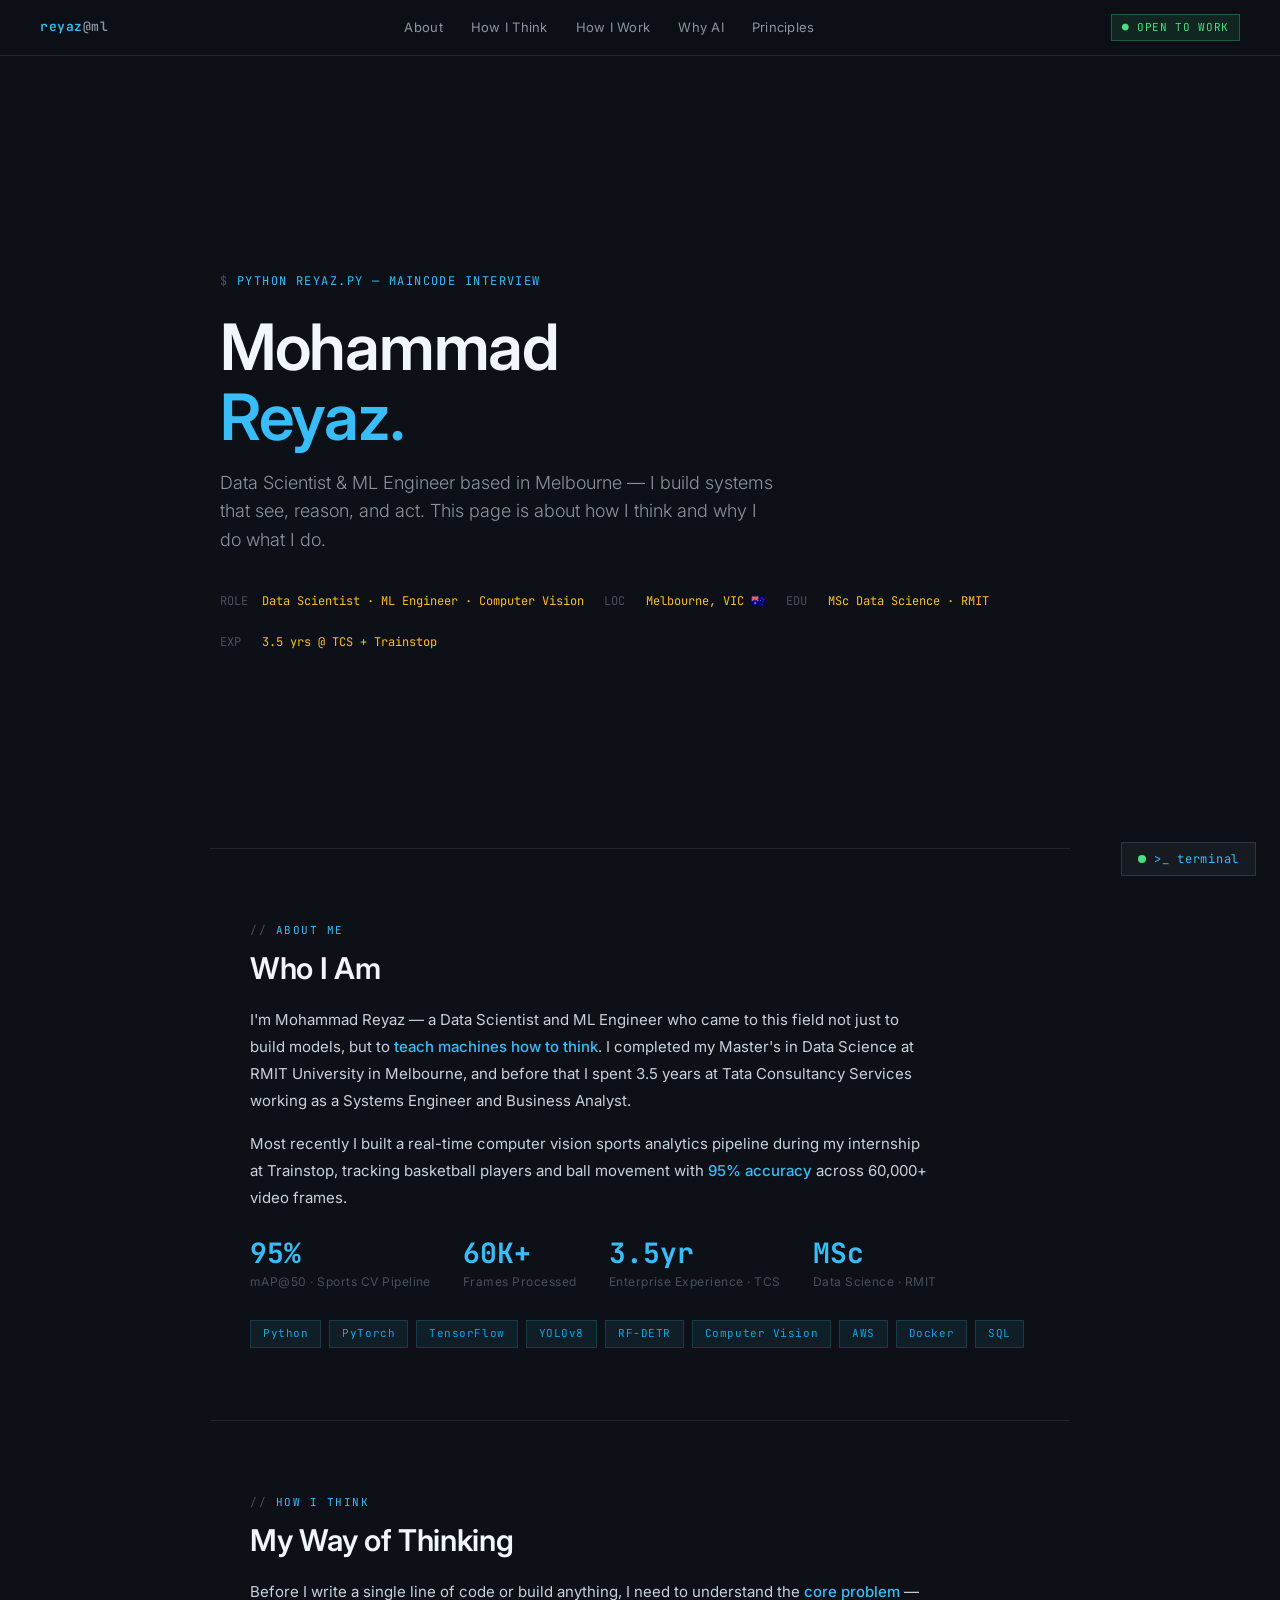
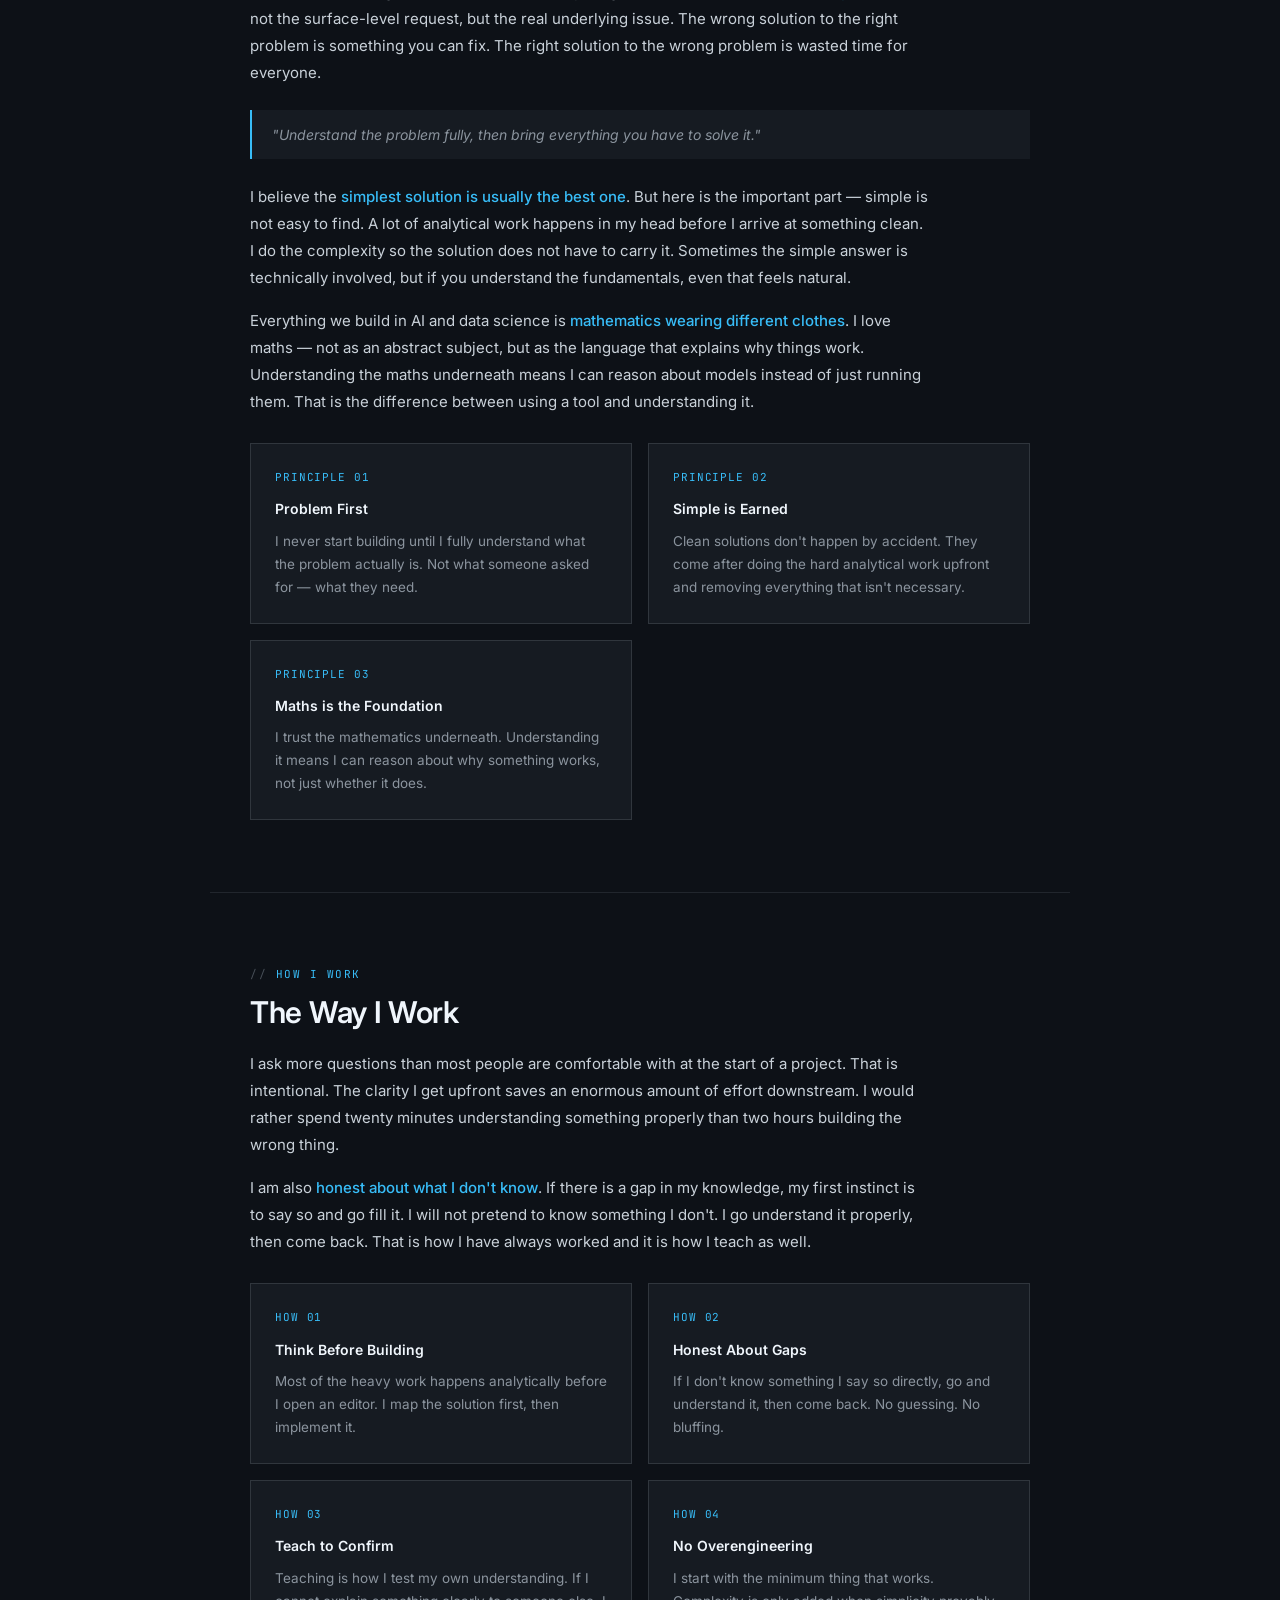
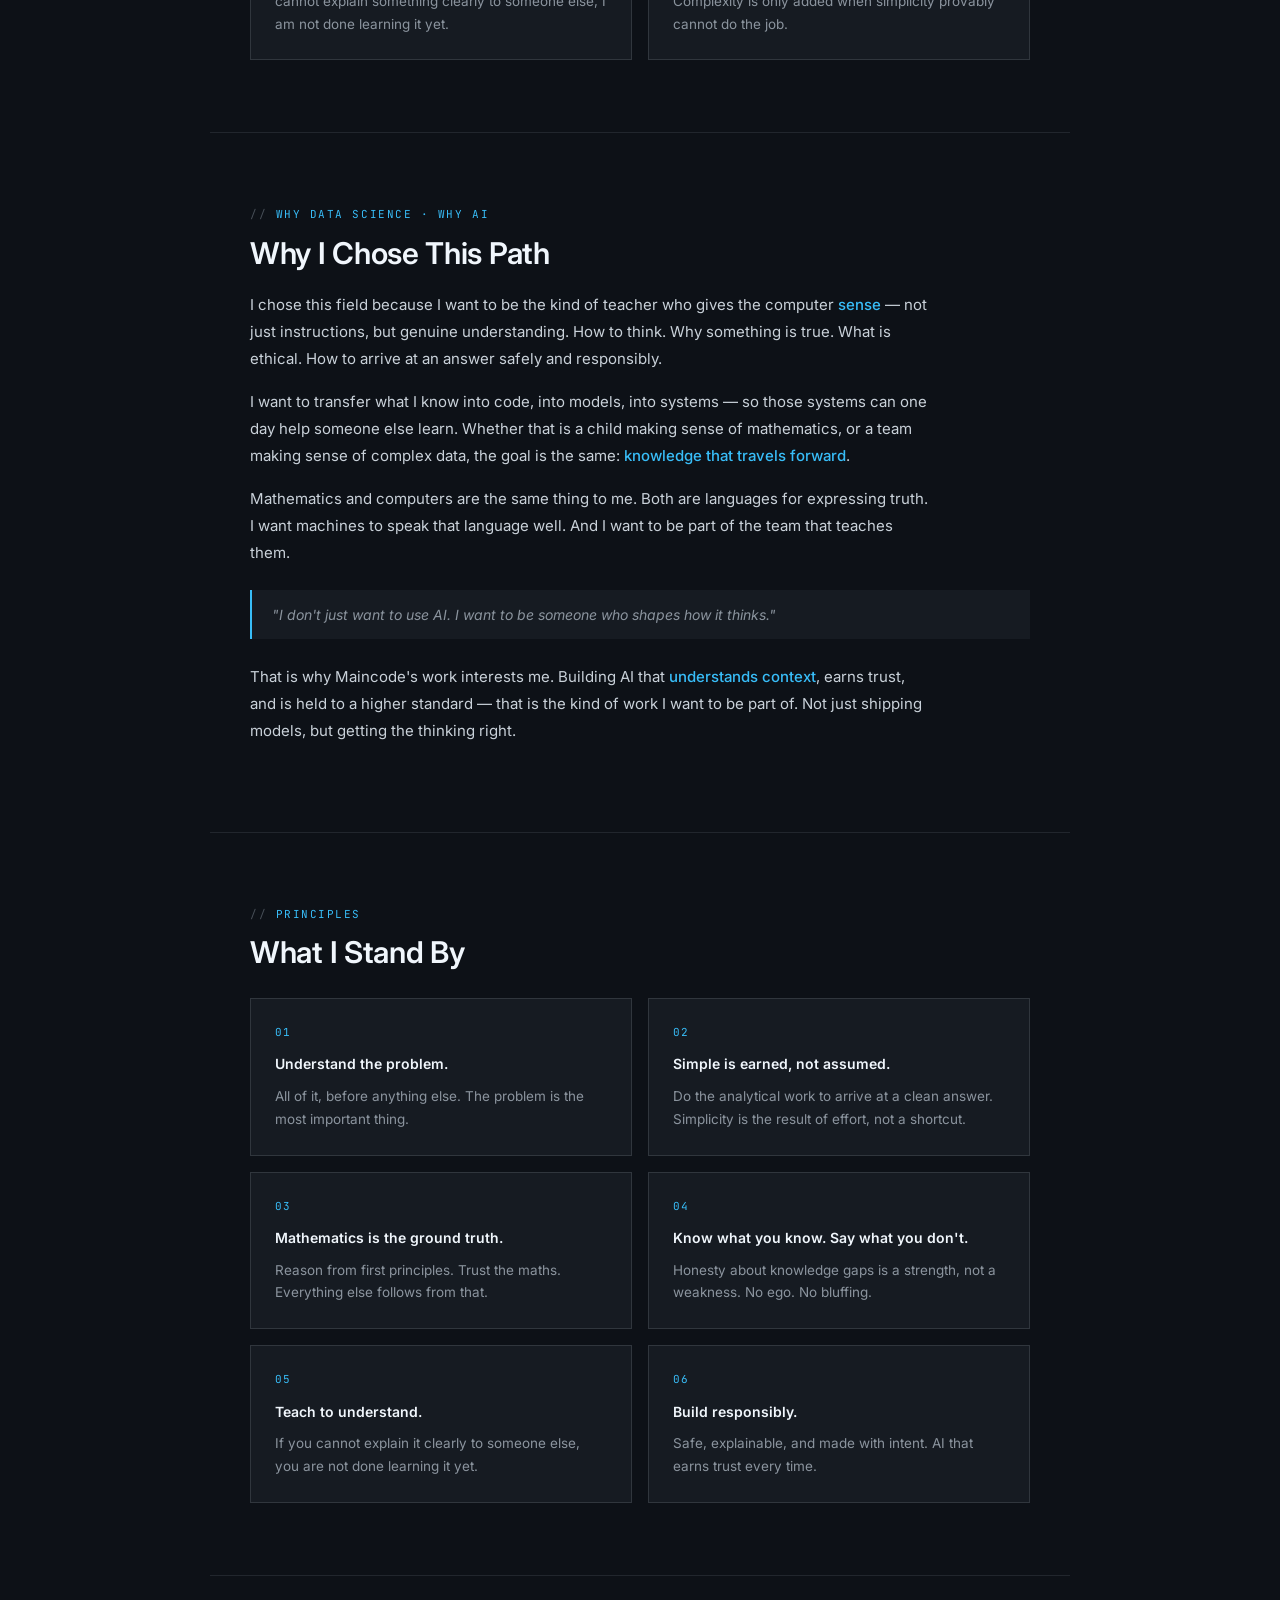
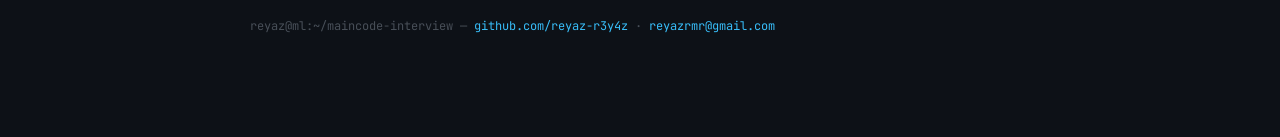
==== understand reyaz_maincode.html @ 709c3d87 "Add files via upload" ====
<!DOCTYPE html>
<html lang="en">
<head>
  <meta charset="UTF-8" />
  <meta name="viewport" content="width=device-width, initial-scale=1.0" />
  <title>Mohammad Reyaz · Who I Am</title>
  <style>
    @import url('https://fonts.googleapis.com/css2?family=JetBrains+Mono:wght@400;600&family=Inter:wght@300;400;500;600&display=swap');

    :root {
      --bg:         #0d1117;
      --bg-card:    #161b22;
      --bg-card2:   #1c2128;
      --border:     #30363d;
      --border-dim: #21262d;
      --cyan:       #38bdf8;
      --cyan-glow:  rgba(56,189,248,0.18);
      --cyan-dim:   #0ea5e9;
      --purple:     #bf91f3;
      --green:      #4ade80;
      --amber:      #fbbf24;
      --text:       #c9d1d9;
      --text-dim:   #8b949e;
      --text-faint: #484f58;
      --white:      #f0f6fc;
      --mono:       'JetBrains Mono', monospace;
      --sans:       'Inter', sans-serif;
    }

    * { margin: 0; padding: 0; box-sizing: border-box; }
    html { scroll-behavior: smooth; }

    body {
      background: var(--bg);
      color: var(--text);
      font-family: var(--sans);
      font-size: 15px;
      line-height: 1.75;
    }

    /* ── NAV ── */
    nav {
      position: sticky;
      top: 0;
      z-index: 90;
      background: rgba(13,17,23,0.92);
      backdrop-filter: blur(12px);
      border-bottom: 1px solid var(--border-dim);
      display: flex;
      align-items: center;
      justify-content: space-between;
      padding: 0 40px;
      height: 56px;
    }
    .nav-logo {
      font-family: var(--mono);
      font-size: 13px;
      color: var(--cyan);
      font-weight: 600;
      letter-spacing: 0.04em;
    }
    .nav-logo span { color: var(--text-dim); }
    .nav-links {
      display: flex;
      gap: 28px;
      list-style: none;
    }
    .nav-links a {
      color: var(--text-dim);
      text-decoration: none;
      font-size: 13px;
      letter-spacing: 0.02em;
      transition: color 0.2s;
    }
    .nav-links a:hover { color: var(--cyan); }
    .nav-badge {
      font-family: var(--mono);
      font-size: 11px;
      background: rgba(74,222,128,0.1);
      border: 1px solid rgba(74,222,128,0.3);
      color: var(--green);
      padding: 3px 10px;
      letter-spacing: 0.06em;
    }

    /* ── HERO ── */
    #hero {
      min-height: 88vh;
      display: flex;
      flex-direction: column;
      justify-content: center;
      padding: 80px 80px 60px;
      max-width: 1000px;
      margin: 0 auto;
    }
    .hero-eyebrow {
      font-family: var(--mono);
      font-size: 12px;
      color: var(--cyan);
      letter-spacing: 0.12em;
      text-transform: uppercase;
      margin-bottom: 20px;
    }
    .hero-eyebrow::before { content: '$ '; color: var(--text-faint); }
    .hero-name {
      font-family: var(--sans);
      font-size: clamp(36px, 6vw, 64px);
      font-weight: 600;
      color: var(--white);
      line-height: 1.1;
      margin-bottom: 16px;
      letter-spacing: -0.02em;
    }
    .hero-name .accent { color: var(--cyan); }
    .hero-tagline {
      font-size: 18px;
      color: var(--text-dim);
      font-weight: 300;
      max-width: 560px;
      margin-bottom: 36px;
      line-height: 1.6;
    }
    .hero-meta {
      display: flex;
      flex-wrap: wrap;
      gap: 20px;
      font-family: var(--mono);
      font-size: 12px;
      color: var(--text-faint);
    }
    .hero-meta span { color: var(--text-dim); }
    .hero-meta .val { color: var(--amber); }

    /* ── SECTIONS ── */
    .section {
      max-width: 860px;
      margin: 0 auto;
      padding: 72px 40px;
      border-top: 1px solid var(--border-dim);
      transition: box-shadow 0.3s ease, background 0.3s ease;
    }
    .section.highlight {
      box-shadow: 0 0 0 2px var(--cyan), 0 0 32px var(--cyan-glow);
      background: rgba(56,189,248,0.03);
    }

    .section-label {
      font-family: var(--mono);
      font-size: 11px;
      color: var(--cyan);
      letter-spacing: 0.14em;
      text-transform: uppercase;
      margin-bottom: 10px;
    }
    .section-label::before { content: '// '; color: var(--text-faint); }

    .section-title {
      font-size: clamp(22px, 3vw, 30px);
      font-weight: 600;
      color: var(--white);
      margin-bottom: 20px;
      letter-spacing: -0.01em;
      line-height: 1.2;
    }

    .section p {
      color: var(--text);
      font-size: 15px;
      line-height: 1.8;
      max-width: 680px;
      margin-bottom: 16px;
    }
    .section p em {
      color: var(--cyan);
      font-style: normal;
      font-weight: 500;
    }

    /* ── CARDS GRID ── */
    .cards {
      display: grid;
      grid-template-columns: repeat(auto-fit, minmax(280px, 1fr));
      gap: 16px;
      margin-top: 28px;
    }
    .card {
      background: var(--bg-card);
      border: 1px solid var(--border);
      padding: 24px;
      transition: border-color 0.2s, box-shadow 0.2s;
    }
    .card:hover {
      border-color: var(--cyan-dim);
      box-shadow: 0 0 16px rgba(56,189,248,0.08);
    }
    .card-num {
      font-family: var(--mono);
      font-size: 11px;
      color: var(--cyan);
      margin-bottom: 10px;
      letter-spacing: 0.08em;
    }
    .card-title {
      font-size: 14px;
      font-weight: 600;
      color: var(--white);
      margin-bottom: 8px;
    }
    .card-body {
      font-size: 13.5px;
      color: var(--text-dim);
      line-height: 1.7;
    }

    /* ── QUOTE BLOCK ── */
    .quote {
      border-left: 2px solid var(--cyan);
      padding: 12px 20px;
      margin: 24px 0;
      background: var(--bg-card);
    }
    .quote p {
      color: var(--text-dim) !important;
      font-size: 14px !important;
      font-style: italic;
      margin: 0 !important;
    }

    /* ── TAGS ── */
    .tags { display: flex; flex-wrap: wrap; gap: 8px; margin-top: 20px; }
    .tag {
      background: rgba(56,189,248,0.07);
      border: 1px solid rgba(56,189,248,0.18);
      color: var(--cyan-dim);
      font-family: var(--mono);
      font-size: 11px;
      padding: 3px 12px;
      letter-spacing: 0.05em;
    }

    /* ── STAT ROW ── */
    .stats {
      display: flex;
      flex-wrap: wrap;
      gap: 32px;
      margin: 28px 0;
    }
    .stat-val {
      font-family: var(--mono);
      font-size: 28px;
      font-weight: 700;
      color: var(--cyan);
      line-height: 1;
    }
    .stat-label {
      font-size: 12px;
      color: var(--text-faint);
      margin-top: 4px;
      letter-spacing: 0.04em;
    }

    /* ──────────────────────────────────────
       TERMINAL — bottom right
    ────────────────────────────────────── */
    #terminal-toggle {
      position: fixed;
      bottom: 24px;
      right: 24px;
      z-index: 200;
      background: var(--bg-card);
      border: 1px solid var(--border);
      color: var(--cyan);
      font-family: var(--mono);
      font-size: 12px;
      padding: 8px 16px;
      cursor: pointer;
      letter-spacing: 0.06em;
      transition: background 0.2s, border-color 0.2s;
      display: flex;
      align-items: center;
      gap: 8px;
    }
    #terminal-toggle:hover {
      background: var(--bg-card2);
      border-color: var(--cyan);
    }
    #terminal-toggle .t-dot {
      width: 8px; height: 8px; border-radius: 50%;
      background: var(--green);
      animation: pulse 2s ease-in-out infinite;
    }
    @keyframes pulse { 0%,100%{opacity:1} 50%{opacity:0.4} }

    #terminal-panel {
      position: fixed;
      bottom: 68px;
      right: 24px;
      width: 480px;
      max-width: calc(100vw - 32px);
      z-index: 199;
      background: #0a0e13;
      border: 1px solid var(--border);
      box-shadow: 0 8px 40px rgba(0,0,0,0.6);
      display: none;
      flex-direction: column;
      max-height: 400px;
    }
    #terminal-panel.open { display: flex; }

    .term-topbar {
      background: #1c2128;
      padding: 8px 14px;
      display: flex;
      align-items: center;
      gap: 8px;
      border-bottom: 1px solid var(--border);
      flex-shrink: 0;
    }
    .term-dot { width: 10px; height: 10px; border-radius: 50%; }
    .term-dot.r { background: #ff5f57; }
    .term-dot.y { background: #febc2e; }
    .term-dot.g { background: #28c840; }
    .term-title {
      margin-left: 8px;
      font-family: var(--mono);
      font-size: 11px;
      color: var(--text-faint);
      flex: 1;
    }
    .term-close {
      font-family: var(--mono);
      font-size: 11px;
      color: var(--text-faint);
      cursor: pointer;
      padding: 0 4px;
    }
    .term-close:hover { color: var(--white); }

    /* Quick command chips */
    .term-chips {
      padding: 10px 14px 8px;
      display: flex;
      flex-wrap: wrap;
      gap: 6px;
      border-bottom: 1px solid var(--border-dim);
      flex-shrink: 0;
      background: #0d1117;
    }
    .chip {
      font-family: var(--mono);
      font-size: 10px;
      padding: 3px 10px;
      border: 1px solid var(--border);
      color: var(--text-dim);
      cursor: pointer;
      letter-spacing: 0.04em;
      transition: border-color 0.15s, color 0.15s;
      user-select: none;
    }
    .chip:hover {
      border-color: var(--cyan);
      color: var(--cyan);
    }

    .term-output {
      flex: 1;
      overflow-y: auto;
      padding: 12px 14px;
      font-family: var(--mono);
      font-size: 12px;
      line-height: 1.7;
      scrollbar-width: thin;
      scrollbar-color: var(--border) transparent;
    }
    .term-line { margin-bottom: 2px; }
    .term-line.cmd  { color: var(--white); }
    .term-line.cmd::before { content: '$ '; color: var(--cyan); }
    .term-line.out  { color: var(--text-dim); }
    .term-line.ok   { color: var(--green); }
    .term-line.err  { color: #f87171; }
    .term-line.info { color: var(--amber); }
    .term-line.blank { height: 6px; }
    .term-line.file { color: var(--purple); }

    .term-input-row {
      display: flex;
      align-items: center;
      padding: 8px 14px;
      border-top: 1px solid var(--border);
      gap: 6px;
      flex-shrink: 0;
    }
    .term-prompt-sym {
      font-family: var(--mono);
      font-size: 12px;
      color: var(--cyan);
      flex-shrink: 0;
    }
    #term-input {
      flex: 1;
      background: transparent;
      border: none;
      outline: none;
      color: var(--white);
      font-family: var(--mono);
      font-size: 12px;
      caret-color: var(--cyan);
    }

    /* ── FOOTER ── */
    footer {
      max-width: 860px;
      margin: 0 auto;
      padding: 40px 40px 100px;
      border-top: 1px solid var(--border-dim);
    }
    footer p {
      font-family: var(--mono);
      font-size: 12px;
      color: var(--text-faint);
    }
    footer a { color: var(--cyan); text-decoration: none; }

    /* ── MOBILE ── */
    @media (max-width: 640px) {
      #hero { padding: 60px 24px 40px; }
      .section { padding: 52px 24px; }
      nav { padding: 0 20px; }
      .nav-links { display: none; }
      footer { padding: 32px 24px 100px; }
    }
  </style>
</head>
<body>

<!-- NAV -->
<nav>
  <div class="nav-logo">reyaz<span>@ml</span></div>
  <ul class="nav-links">
    <li><a href="#about">About</a></li>
    <li><a href="#think">How I Think</a></li>
    <li><a href="#work">How I Work</a></li>
    <li><a href="#why">Why AI</a></li>
    <li><a href="#principles">Principles</a></li>
  </ul>
  <div class="nav-badge">● OPEN TO WORK</div>
</nav>

<!-- HERO -->
<section id="hero">
  <div class="hero-eyebrow">python reyaz.py — Maincode Interview</div>
  <h1 class="hero-name">Mohammad<br><span class="accent">Reyaz.</span></h1>
  <p class="hero-tagline">
    Data Scientist &amp; ML Engineer based in Melbourne — I build systems that see, reason, and act.
    This page is about how I think and why I do what I do.
  </p>
  <div class="hero-meta">
    <div>ROLE &nbsp;<span class="val">Data Scientist · ML Engineer · Computer Vision</span></div>
    <div>LOC &nbsp;&nbsp;<span class="val">Melbourne, VIC 🇦🇺</span></div>
    <div>EDU &nbsp;&nbsp;<span class="val">MSc Data Science · RMIT</span></div>
    <div>EXP &nbsp;&nbsp;<span class="val">3.5 yrs @ TCS + Trainstop</span></div>
  </div>
</section>

<!-- ABOUT -->
<section class="section" id="about">
  <div class="section-label">about me</div>
  <h2 class="section-title">Who I Am</h2>
  <p>
    I'm Mohammad Reyaz — a Data Scientist and ML Engineer who came to this field not just to build models,
    but to <em>teach machines how to think</em>. I completed my Master's in Data Science at RMIT University
    in Melbourne, and before that I spent 3.5 years at Tata Consultancy Services working as a Systems Engineer
    and Business Analyst.
  </p>
  <p>
    Most recently I built a real-time computer vision sports analytics pipeline during my internship at Trainstop,
    tracking basketball players and ball movement with <em>95% accuracy</em> across 60,000+ video frames.
  </p>
  <div class="stats">
    <div><div class="stat-val">95%</div><div class="stat-label">mAP@50 · Sports CV Pipeline</div></div>
    <div><div class="stat-val">60K+</div><div class="stat-label">Frames Processed</div></div>
    <div><div class="stat-val">3.5yr</div><div class="stat-label">Enterprise Experience · TCS</div></div>
    <div><div class="stat-val">MSc</div><div class="stat-label">Data Science · RMIT</div></div>
  </div>
  <div class="tags">
    <span class="tag">Python</span><span class="tag">PyTorch</span><span class="tag">TensorFlow</span>
    <span class="tag">YOLOv8</span><span class="tag">RF-DETR</span><span class="tag">Computer Vision</span>
    <span class="tag">AWS</span><span class="tag">Docker</span><span class="tag">SQL</span>
  </div>
</section>

<!-- HOW I THINK -->
<section class="section" id="think">
  <div class="section-label">how i think</div>
  <h2 class="section-title">My Way of Thinking</h2>

  <p>
    Before I write a single line of code or build anything, I need to understand the
    <em>core problem</em> — not the surface-level request, but the real underlying issue.
    The wrong solution to the right problem is something you can fix. The right solution
    to the wrong problem is wasted time for everyone.
  </p>

  <div class="quote"><p>"Understand the problem fully, then bring everything you have to solve it."</p></div>

  <p>
    I believe the <em>simplest solution is usually the best one</em>. But here is the important part —
    simple is not easy to find. A lot of analytical work happens in my head before I arrive at something
    clean. I do the complexity so the solution does not have to carry it. Sometimes the simple answer
    is technically involved, but if you understand the fundamentals, even that feels natural.
  </p>

  <p>
    Everything we build in AI and data science is <em>mathematics wearing different clothes</em>.
    I love maths — not as an abstract subject, but as the language that explains why things work.
    Understanding the maths underneath means I can reason about models instead of just running them.
    That is the difference between using a tool and understanding it.
  </p>

  <div class="cards">
    <div class="card">
      <div class="card-num">PRINCIPLE 01</div>
      <div class="card-title">Problem First</div>
      <div class="card-body">I never start building until I fully understand what the problem actually is. Not what someone asked for — what they need.</div>
    </div>
    <div class="card">
      <div class="card-num">PRINCIPLE 02</div>
      <div class="card-title">Simple is Earned</div>
      <div class="card-body">Clean solutions don't happen by accident. They come after doing the hard analytical work upfront and removing everything that isn't necessary.</div>
    </div>
    <div class="card">
      <div class="card-num">PRINCIPLE 03</div>
      <div class="card-title">Maths is the Foundation</div>
      <div class="card-body">I trust the mathematics underneath. Understanding it means I can reason about why something works, not just whether it does.</div>
    </div>
  </div>
</section>

<!-- HOW I WORK -->
<section class="section" id="work">
  <div class="section-label">how i work</div>
  <h2 class="section-title">The Way I Work</h2>

  <p>
    I ask more questions than most people are comfortable with at the start of a project.
    That is intentional. The clarity I get upfront saves an enormous amount of effort downstream.
    I would rather spend twenty minutes understanding something properly than two hours building
    the wrong thing.
  </p>

  <p>
    I am also <em>honest about what I don't know</em>. If there is a gap in my knowledge,
    my first instinct is to say so and go fill it. I will not pretend to know something I don't.
    I go understand it properly, then come back. That is how I have always worked and it is how
    I teach as well.
  </p>

  <div class="cards">
    <div class="card">
      <div class="card-num">HOW 01</div>
      <div class="card-title">Think Before Building</div>
      <div class="card-body">Most of the heavy work happens analytically before I open an editor. I map the solution first, then implement it.</div>
    </div>
    <div class="card">
      <div class="card-num">HOW 02</div>
      <div class="card-title">Honest About Gaps</div>
      <div class="card-body">If I don't know something I say so directly, go and understand it, then come back. No guessing. No bluffing.</div>
    </div>
    <div class="card">
      <div class="card-num">HOW 03</div>
      <div class="card-title">Teach to Confirm</div>
      <div class="card-body">Teaching is how I test my own understanding. If I cannot explain something clearly to someone else, I am not done learning it yet.</div>
    </div>
    <div class="card">
      <div class="card-num">HOW 04</div>
      <div class="card-title">No Overengineering</div>
      <div class="card-body">I start with the minimum thing that works. Complexity is only added when simplicity provably cannot do the job.</div>
    </div>
  </div>
</section>

<!-- WHY AI -->
<section class="section" id="why">
  <div class="section-label">why data science · why ai</div>
  <h2 class="section-title">Why I Chose This Path</h2>

  <p>
    I chose this field because I want to be the kind of teacher who gives the computer <em>sense</em> —
    not just instructions, but genuine understanding. How to think. Why something is true.
    What is ethical. How to arrive at an answer safely and responsibly.
  </p>

  <p>
    I want to transfer what I know into code, into models, into systems — so those systems can one day
    help someone else learn. Whether that is a child making sense of mathematics, or a team making
    sense of complex data, the goal is the same: <em>knowledge that travels forward</em>.
  </p>

  <p>
    Mathematics and computers are the same thing to me. Both are languages for expressing truth.
    I want machines to speak that language well. And I want to be part of the team that teaches them.
  </p>

  <div class="quote"><p>"I don't just want to use AI. I want to be someone who shapes how it thinks."</p></div>

  <p>
    That is why Maincode's work interests me. Building AI that <em>understands context</em>,
    earns trust, and is held to a higher standard — that is the kind of work I want to be part of.
    Not just shipping models, but getting the thinking right.
  </p>
</section>

<!-- PRINCIPLES -->
<section class="section" id="principles">
  <div class="section-label">principles</div>
  <h2 class="section-title">What I Stand By</h2>

  <div class="cards">
    <div class="card">
      <div class="card-num">01</div>
      <div class="card-title">Understand the problem.</div>
      <div class="card-body">All of it, before anything else. The problem is the most important thing.</div>
    </div>
    <div class="card">
      <div class="card-num">02</div>
      <div class="card-title">Simple is earned, not assumed.</div>
      <div class="card-body">Do the analytical work to arrive at a clean answer. Simplicity is the result of effort, not a shortcut.</div>
    </div>
    <div class="card">
      <div class="card-num">03</div>
      <div class="card-title">Mathematics is the ground truth.</div>
      <div class="card-body">Reason from first principles. Trust the maths. Everything else follows from that.</div>
    </div>
    <div class="card">
      <div class="card-num">04</div>
      <div class="card-title">Know what you know. Say what you don't.</div>
      <div class="card-body">Honesty about knowledge gaps is a strength, not a weakness. No ego. No bluffing.</div>
    </div>
    <div class="card">
      <div class="card-num">05</div>
      <div class="card-title">Teach to understand.</div>
      <div class="card-body">If you cannot explain it clearly to someone else, you are not done learning it yet.</div>
    </div>
    <div class="card">
      <div class="card-num">06</div>
      <div class="card-title">Build responsibly.</div>
      <div class="card-body">Safe, explainable, and made with intent. AI that earns trust every time.</div>
    </div>
  </div>
</section>

<!-- FOOTER -->
<footer>
  <p>reyaz@ml:~/maincode-interview — <a href="https://github.com/reyaz-r3y4z" target="_blank">github.com/reyaz-r3y4z</a> · <a href="mailto:reyazrmr@gmail.com">reyazrmr@gmail.com</a></p>
</footer>

<!-- ══════════════════════════════════════════
     TERMINAL — bottom right
═══════════════════════════════════════════ -->

<button id="terminal-toggle" onclick="toggleTerminal()">
  <div class="t-dot"></div>
  &gt;_ terminal
</button>

<div id="terminal-panel">
  <div class="term-topbar">
    <div class="term-dot r"></div>
    <div class="term-dot y"></div>
    <div class="term-dot g"></div>
    <span class="term-title">reyaz@ml:~/maincode-interview</span>
    <span class="term-close" onclick="toggleTerminal()">✕</span>
  </div>

  <!-- Quick chips -->
  <div class="term-chips">
    <span class="chip" onclick="runChip('help')">help</span>
    <span class="chip" onclick="runChip('status')">status</span>
    <span class="chip" onclick="runChip('ls')">ls</span>
    <span class="chip" onclick="runChip('about')">about</span>
    <span class="chip" onclick="runChip('think')">think</span>
    <span class="chip" onclick="runChip('work')">work</span>
    <span class="chip" onclick="runChip('why')">why</span>
    <span class="chip" onclick="runChip('principles')">principles</span>
    <span class="chip" onclick="runChip('cat reyaz.py')">cat reyaz.py</span>
    <span class="chip" onclick="runChip('cat mindset.md')">cat mindset.md</span>
    <span class="chip" onclick="runChip('clear')">clear</span>
  </div>

  <div class="term-output" id="term-output"></div>

  <div class="term-input-row">
    <span class="term-prompt-sym">$</span>
    <input id="term-input" type="text" autocomplete="off" autocorrect="off" spellcheck="false" placeholder="type a command or use the buttons above…" onkeydown="handleKey(event)" />
  </div>
</div>

<script>
  // ── FILES the terminal can "cat" ──
  const FILES = {
    'reyaz.py': [
      { t:'file', v:'# reyaz.py' },
      { t:'file', v:'name     = "Mohammad Reyaz"' },
      { t:'file', v:'role     = "Data Scientist · ML Engineer · Computer Vision"' },
      { t:'file', v:'location = "Melbourne, VIC, Australia"' },
      { t:'file', v:'degree   = "MSc Data Science · RMIT University"' },
      { t:'file', v:'exp      = "3.5 yrs @ TCS + Trainstop internship"' },
      { t:'file', v:'best     = "95% mAP@50 sports CV pipeline"' },
      { t:'file', v:'email    = "reyazrmr@gmail.com"' },
      { t:'file', v:'github   = "github.com/reyaz-r3y4z"' },
    ],
    'mindset.md': [
      { t:'file', v:'# mindset.md' },
      { t:'file', v:'' },
      { t:'file', v:'> Understand the core problem first.' },
      { t:'file', v:'> Simple solutions are earned through hard analytical work.' },
      { t:'file', v:'> Mathematics is the ground truth of everything.' },
      { t:'file', v:'> If I don\'t know something, I say so and go learn it.' },
      { t:'file', v:'> Teaching is how I confirm I truly understand.' },
    ],
    'principles.log': [
      { t:'file', v:'01  Understand the problem — all of it, before anything else.' },
      { t:'file', v:'02  Simple is earned, not assumed.' },
      { t:'file', v:'03  Mathematics is the ground truth.' },
      { t:'file', v:'04  Know what you know. Say what you don\'t.' },
      { t:'file', v:'05  Teach to understand.' },
      { t:'file', v:'06  Build responsibly.' },
    ],
    'why_ai.txt': [
      { t:'file', v:'I chose this field to teach computers sense —' },
      { t:'file', v:'not just instructions, but understanding.' },
      { t:'file', v:'Knowledge that travels forward.' },
    ],
  };

  // ── COMMANDS ──
  const COMMANDS = {
    help: () => [
      { t:'ok',   v:'Available commands:' },
      { t:'blank' },
      { t:'info', v:'  about       → scroll to About Me section' },
      { t:'info', v:'  think       → scroll to How I Think section' },
      { t:'info', v:'  work        → scroll to How I Work section' },
      { t:'info', v:'  why         → scroll to Why AI section' },
      { t:'info', v:'  principles  → scroll to Principles section' },
      { t:'blank' },
      { t:'out',  v:'  ls                → list all files' },
      { t:'out',  v:'  cat <filename>    → read a file' },
      { t:'out',  v:'  status            → show current status' },
      { t:'out',  v:'  clear             → clear terminal' },
      { t:'blank' },
      { t:'out',  v:'Tip: use the quick-buttons above to run commands.' },
    ],

    status: () => [
      { t:'ok',   v:'● STATUS: ONLINE' },
      { t:'blank' },
      { t:'info', v:'  name     Mohammad Reyaz' },
      { t:'info', v:'  role     Data Scientist · ML Engineer · CV' },
      { t:'info', v:'  location Melbourne, VIC, Australia 🇦🇺' },
      { t:'info', v:'  degree   MSc Data Science · RMIT' },
      { t:'info', v:'  exp      3.5 yrs @ TCS + Trainstop' },
      { t:'info', v:'  best     95% mAP@50 · Basketball CV Pipeline' },
      { t:'info', v:'  seeking  ML Engineering · Data Science · CV Roles' },
      { t:'blank' },
      { t:'ok',   v:'  ● OPEN_TO_WORK → true' },
    ],

    ls: () => {
      const lines = [
        { t:'out', v:'total ' + Object.keys(FILES).length },
        { t:'blank' },
      ];
      for (const f of Object.keys(FILES)) {
        lines.push({ t:'file', v:'  📄 ' + f });
      }
      lines.push({ t:'blank' });
      lines.push({ t:'out', v:'Use  cat <filename>  to read any file.' });
      return lines;
    },

    about:      () => { scrollTo('about');      return [{ t:'ok', v:'↓ Scrolled to → About Me' }]; },
    think:      () => { scrollTo('think');      return [{ t:'ok', v:'↓ Scrolled to → How I Think' }]; },
    work:       () => { scrollTo('work');       return [{ t:'ok', v:'↓ Scrolled to → How I Work' }]; },
    why:        () => { scrollTo('why');        return [{ t:'ok', v:'↓ Scrolled to → Why AI / Why Data Science' }]; },
    principles: () => { scrollTo('principles'); return [{ t:'ok', v:'↓ Scrolled to → Principles' }]; },
    clear:      () => { document.getElementById('term-output').innerHTML = ''; return null; },
  };

  // ── SCROLL + HIGHLIGHT ──
  function scrollTo(id) {
    const el = document.getElementById(id);
    if (!el) return;
    el.scrollIntoView({ behavior: 'smooth', block: 'start' });
    el.classList.add('highlight');
    setTimeout(() => el.classList.remove('highlight'), 2000);
  }

  // ── PRINT LINES ──
  function print(lines) {
    if (!lines) return;
    const out = document.getElementById('term-output');
    for (const l of lines) {
      const div = document.createElement('div');
      div.className = 'term-line ' + (l.t || 'out');
      div.textContent = l.v || '';
      out.appendChild(div);
    }
    out.scrollTop = out.scrollHeight;
  }

  function printCmd(cmd) {
    const out = document.getElementById('term-output');
    const div = document.createElement('div');
    div.className = 'term-line cmd';
    div.textContent = cmd;
    out.appendChild(div);
  }

  // ── RUN COMMAND ──
  function run(raw) {
    const cmd = raw.trim().toLowerCase();
    if (!cmd) return;

    printCmd(raw.trim());

    // cat command
    if (cmd.startsWith('cat ')) {
      const fname = raw.trim().slice(4).trim();
      const fkey  = Object.keys(FILES).find(k => k.toLowerCase() === fname.toLowerCase());
      if (fkey) {
        print(FILES[fkey]);
      } else {
        print([{ t:'err', v:'cat: ' + fname + ': No such file. Try  ls  to see available files.' }]);
      }
      print([{ t:'blank' }]);
      return;
    }

    if (COMMANDS[cmd]) {
      const result = COMMANDS[cmd]();
      print(result);
      if (result) print([{ t:'blank' }]);
    } else {
      print([
        { t:'err', v:'command not found: ' + cmd },
        { t:'out', v:'Type  help  to see available commands.' },
        { t:'blank' },
      ]);
    }
  }

  // ── CHIP CLICK ──
  function runChip(cmd) {
    const input = document.getElementById('term-input');
    input.value = cmd;
    run(cmd);
    input.value = '';
    input.focus();
  }

  // ── KEY HANDLER ──
  function handleKey(e) {
    if (e.key === 'Enter') {
      const input = document.getElementById('term-input');
      run(input.value);
      input.value = '';
    }
  }

  // ── TOGGLE ──
  function toggleTerminal() {
    const panel = document.getElementById('terminal-panel');
    panel.classList.toggle('open');
    if (panel.classList.contains('open')) {
      // Boot message on first open
      if (!panel.dataset.booted) {
        panel.dataset.booted = '1';
        print([
          { t:'ok',   v:'reyaz_os v1.0.0 — Maincode Interview' },
          { t:'out',  v:'Type  help  or use the quick buttons above.' },
          { t:'blank' },
        ]);
      }
      setTimeout(() => document.getElementById('term-input').focus(), 50);
    }
  }
</script>

</body>
</html>
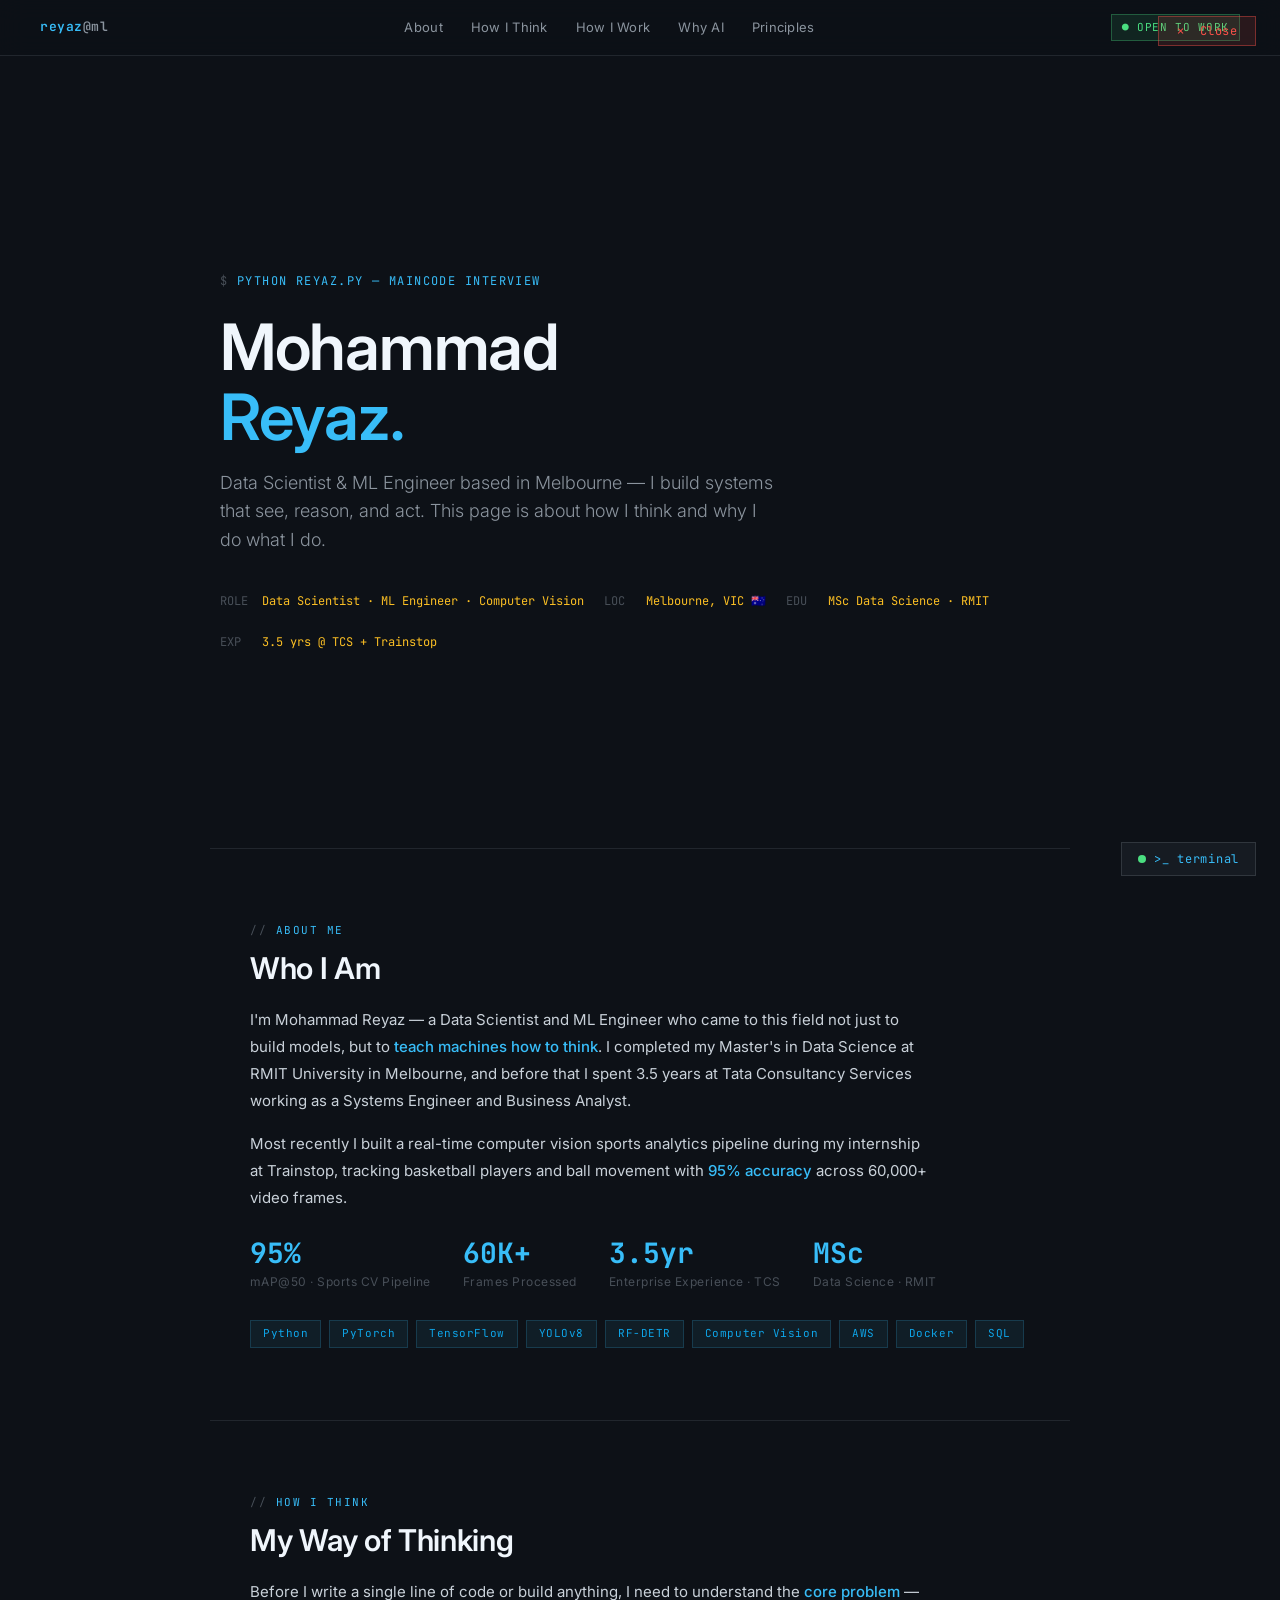
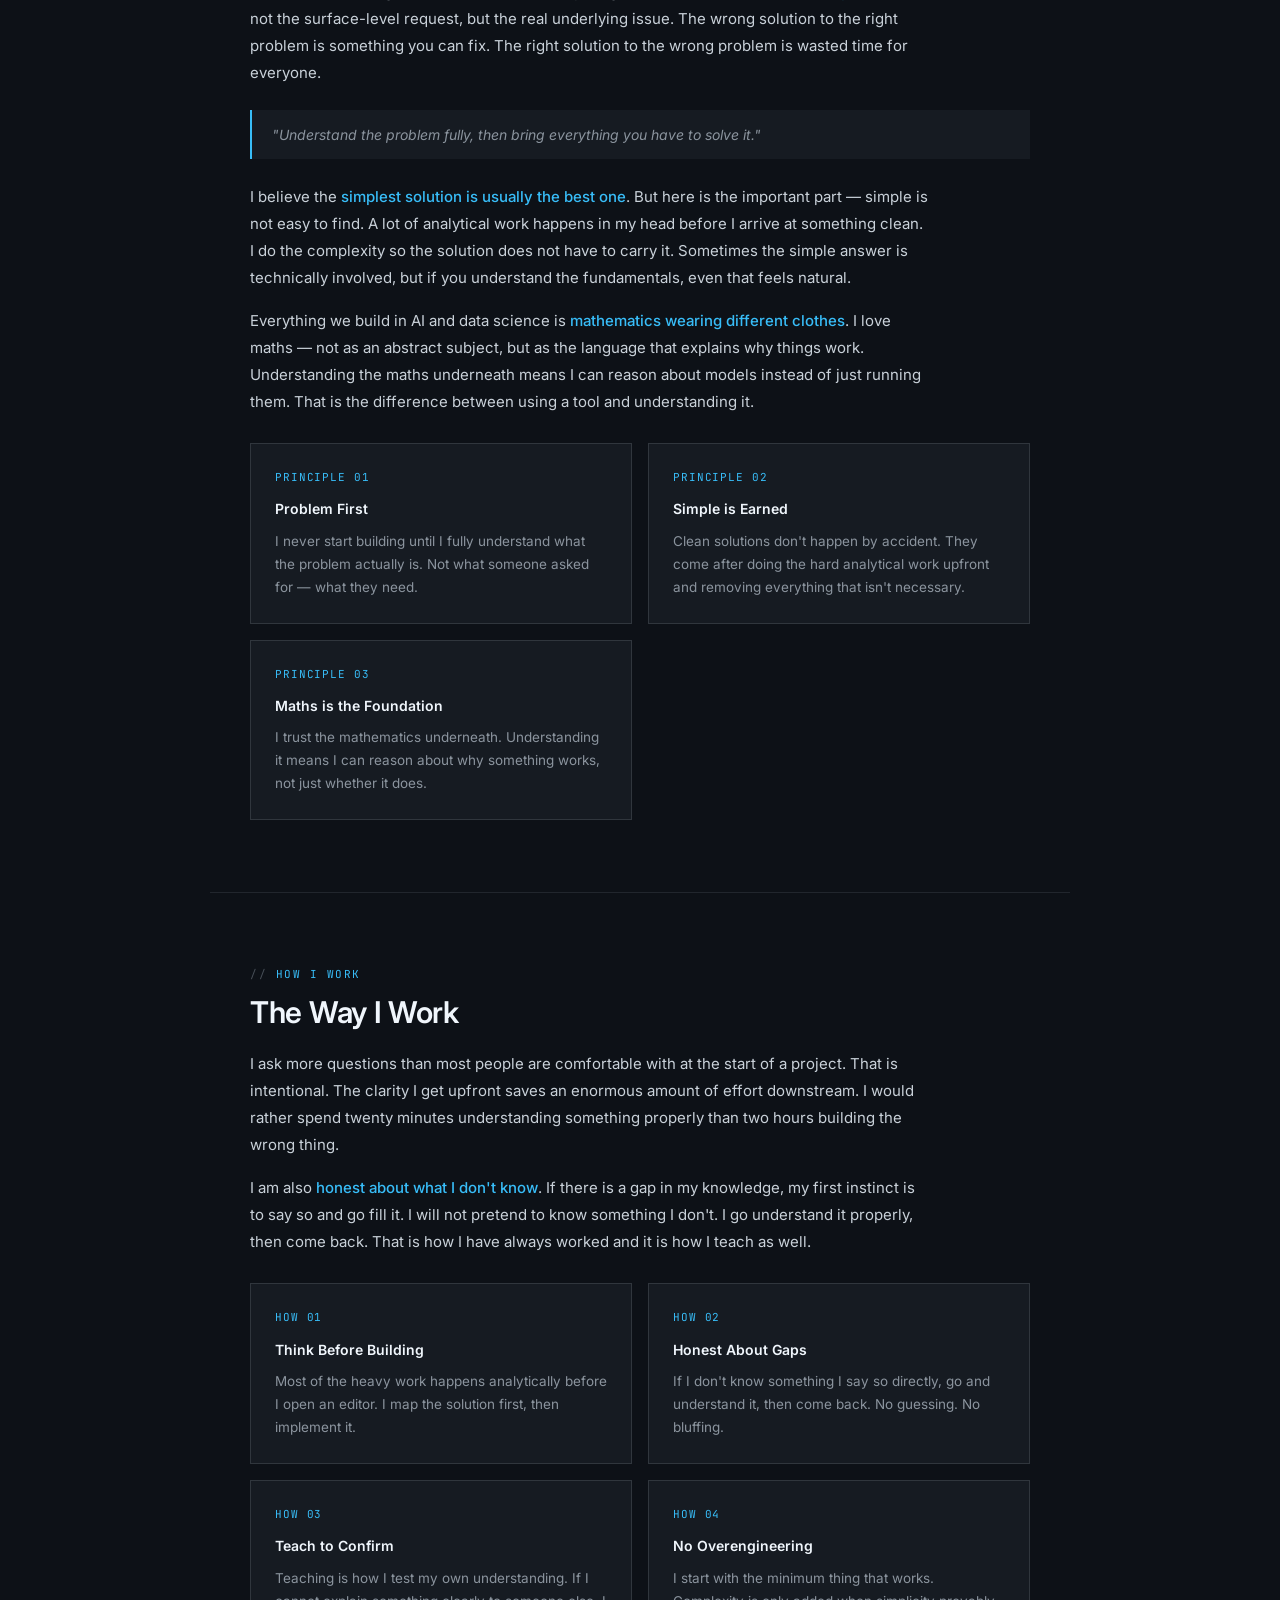
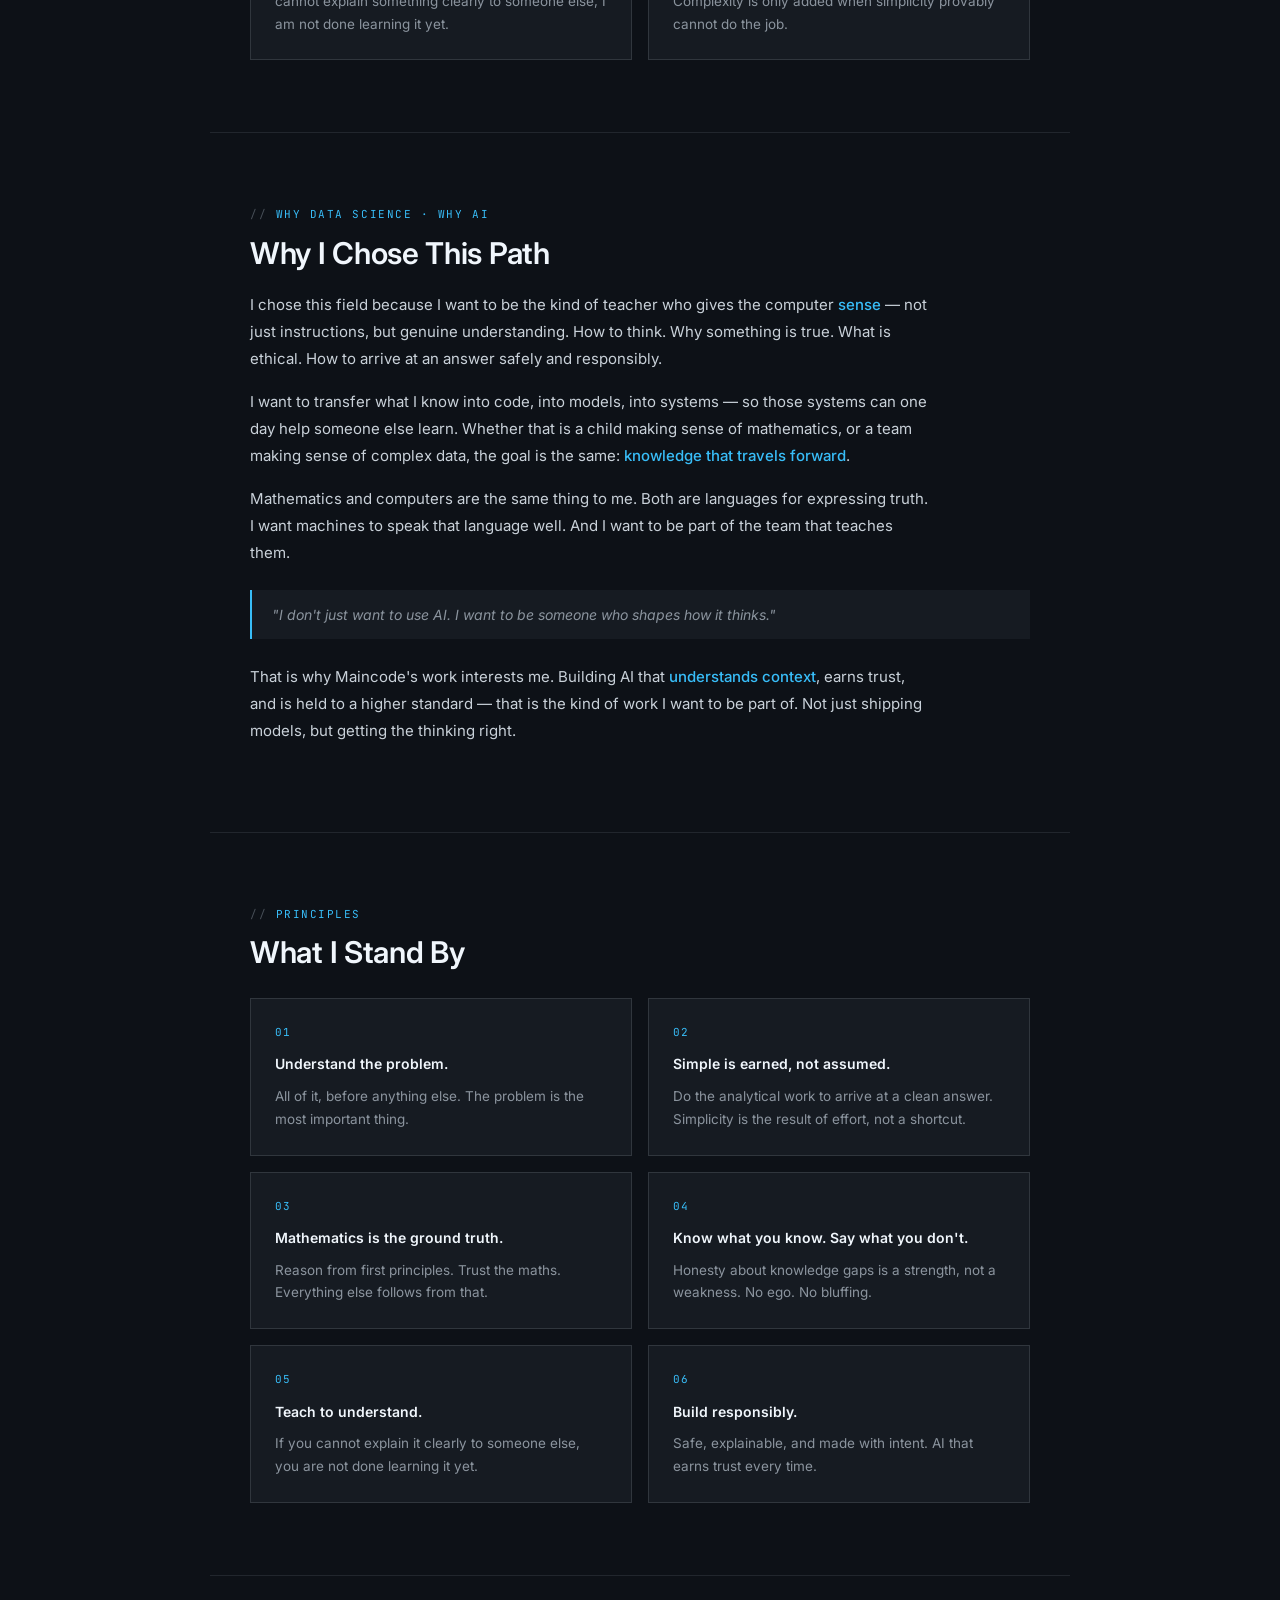
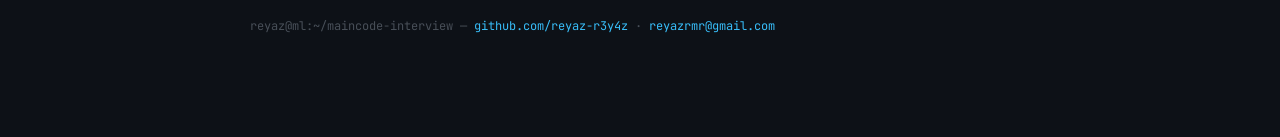
==== commit 2c1912a0: "Update understand reyaz_maincode.html" ====
--- a/understand reyaz_maincode.html
+++ b/understand reyaz_maincode.html
@@ -694,6 +694,35 @@
     <input id="term-input" type="text" autocomplete="off" autocorrect="off" spellcheck="false" placeholder="type a command or use the buttons above…" onkeydown="handleKey(event)" />
   </div>
 </div>
+
+<!-- ── BACK TO PORTFOLIO BUTTON ── -->
+<button id="backBtn" onclick="goBack()" style="
+  position: fixed;
+  top: 16px;
+  right: 24px;
+  z-index: 999;
+  background: rgba(248,81,73,0.12);
+  border: 1px solid rgba(248,81,73,0.4);
+  color: #f85149;
+  font-family: 'JetBrains Mono', monospace;
+  font-size: 12px;
+  padding: 6px 18px;
+  cursor: pointer;
+  letter-spacing: 0.04em;
+  transition: background 0.2s;
+">✕ &nbsp;Close</button>
+
+<script>
+function goBack() {
+  // If loaded inside the portfolio iframe, close the overlay
+  if (window.parent && window.parent !== window && typeof window.parent.closeResearch === 'function') {
+    window.parent.closeResearch();
+  } else {
+    // If opened directly (e.g. someone navigated here), go to main page
+    window.location.href = 'index.html';
+  }
+}
+</script>
 
 <script>
   // ── FILES the terminal can "cat" ──
